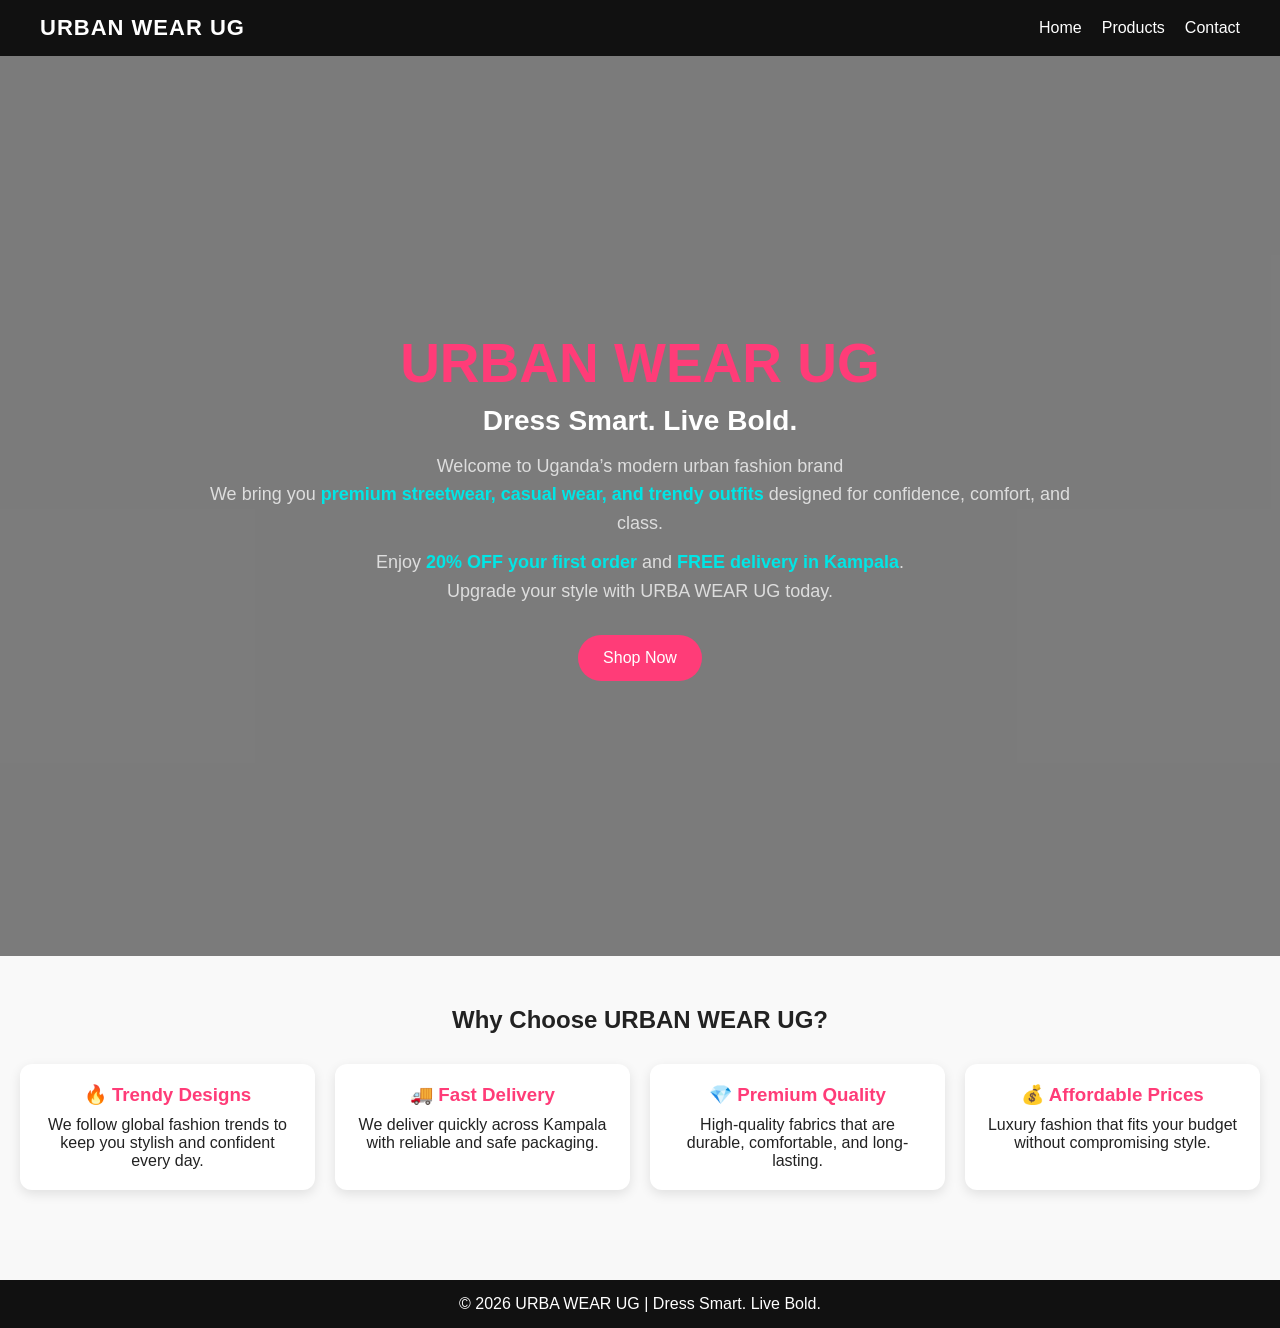
==== index.html @ 2a035042 "Add files via upload" ====
<!DOCTYPE html>
<html lang="en">
<head>
    <meta charset="UTF-8">
    <title>URBAN WEAR UG - Home</title>
    <link rel="stylesheet" href="style.css">

    <style>
        /* HERO BACKGROUND FULL PAGE */
        .hero {
            height: 100vh;
            background: url('images/fash2.jpg') center/cover no-repeat;
            position: relative;
            display: flex;
            align-items: center;
            justify-content: center;
            padding: 20px;
        }

        /* DARK OVERLAY FOR READABILITY */
        .hero::before {
            content: "";
            position: absolute;
            top:0;
            left:0;
            width:100%;
            height:100%;
            background:;
        }

        /* CONTENT BOX */
        .hero-content {
            position: relative;
            z-index: 2;
            text-align: center;
            max-width: 900px;
            color: #fff;
            animation: fadeIn 1.2s ease-in-out;
        }

        /* ANIMATION */
        @keyframes fadeIn {
            from {opacity: 0; transform: translateY(20px);}
            to {opacity: 1; transform: translateY(0);}
        }

        .hero h1 {
            font-size: 55px;
            color: #ff3c78;
            margin-bottom: 10px;
        }

        .hero h2 {
            font-size: 28px;
            margin-bottom: 15px;
            color: #ffffff;
        }

        .hero p {
            font-size: 18px;
            line-height: 1.6;
            color: #ddd;
        }

        .highlight {
            color: #00e6e6;
            font-weight: bold;
        }

        .btn {
            margin-top: 20px;
            padding: 14px 25px;
            background: #ff3c78;
            border: none;
            color: white;
            font-size: 16px;
            border-radius: 30px;
            cursor: pointer;
            transition: 0.3s;
        }

        .btn:hover {
            background: #00e6e6;
            color: #111;
        }

        /* INFO SECTION */
        .info-section {
            background: #f9f9f9;
            padding: 50px 20px;
            text-align: center;
        }

        .info-boxes {
            display: grid;
            grid-template-columns: repeat(auto-fit, minmax(250px, 1fr));
            gap: 20px;
            margin-top: 30px;
        }

        .box {
            background: white;
            padding: 20px;
            border-radius: 12px;
            box-shadow: 0 4px 12px rgba(0,0,0,0.1);
        }

        .box h3 {
            color: #ff3c78;
            margin-bottom: 10px;
        }

        footer {
            background: #111;
            color: white;
            text-align: center;
            padding: 15px;
        }
    </style>
</head>

<body>

<!-- NAVBAR -->
<nav>
    <h1>URBAN WEAR UG</h1>
    <ul>
        <li><a href="index.html">Home</a></li>
        <li><a href="products.html">Products</a></li>
        <li><a href="contact.html">Contact</a></li>
    </ul>
</nav>

<!-- HERO SECTION -->
<section class="hero">
    <div class="hero-content">
        <h1>URBAN WEAR UG</h1>
        <h2>Dress Smart. Live Bold.</h2>

        <p>
            Welcome to Uganda’s modern urban fashion brand<br>
            We bring you <span class="highlight">premium streetwear, casual wear, and trendy outfits</span>
            designed for confidence, comfort, and class.
        </p>

        <p>
            Enjoy <span class="highlight">20% OFF your first order</span> and
            <span class="highlight">FREE delivery in Kampala</span>.<br>
            Upgrade your style with URBA WEAR UG today.
        </p>

        <button class="btn" onclick="location.href='products.html'">
            Shop Now
        </button>
    </div>
</section>

<!-- INFO SECTION -->
<section class="info-section">
    <h2>Why Choose URBAN WEAR UG?</h2>

    <div class="info-boxes">

        <div class="box">
            <h3>🔥 Trendy Designs</h3>
            <p>We follow global fashion trends to keep you stylish and confident every day.</p>
        </div>

        <div class="box">
            <h3>🚚 Fast Delivery</h3>
            <p>We deliver quickly across Kampala with reliable and safe packaging.</p>
        </div>

        <div class="box">
            <h3>💎 Premium Quality</h3>
            <p>High-quality fabrics that are durable, comfortable, and long-lasting.</p>
        </div>

        <div class="box">
            <h3>💰 Affordable Prices</h3>
            <p>Luxury fashion that fits your budget without compromising style.</p>
        </div>

    </div>
</section>

<!-- FOOTER -->
<footer>
    <p>&copy; 2026 URBA WEAR UG | Dress Smart. Live Bold.</p>
</footer>

</body>
</html>
---- style.css ----
/* GLOBAL STYLES */
* {
    margin: 0;
    padding: 0;
    box-sizing: border-box;
    font-family: 'Segoe UI', Tahoma, Geneva, Verdana, sans-serif;
}

body {
    background-color: #f8f8f8;
    color: #222;
}

/* NAVBAR */
nav {
    background: #111;
    padding: 15px 40px;
    display: flex;
    justify-content: space-between;
    align-items: center;
}

nav h1 {
    color: #fff;
    font-size: 22px;
    letter-spacing: 1px;
}

nav ul {
    list-style: none;
    display: flex;
    gap: 20px;
}

nav ul li a {
    color: white;
    text-decoration: none;
    transition: 0.3s;
}

nav ul li a:hover {
    color: #ff3c78;
}

/* HERO */
.hero {
    height: 90vh;
    background: url('https://images.unsplash.com/photo-1521334884684-d80222895322') center/cover no-repeat;
    display: flex;
    align-items: center;
    justify-content: center;
    text-align: center;
    color: white;
    position: relative;
}

.hero::after {
    content: "";
    position: absolute;
    top:0;
    left:0;
    width:100%;
    height:100%;
    background: rgba(0,0,0,0.5);
}

.hero-content {
    position: relative;
    z-index: 2;
}

.hero h2 {
    font-size: 50px;
}

.hero p {
    font-size: 20px;
    margin: 10px 0;
}

.btn {
    background: #ff3c78;
    color: white;
    padding: 12px 20px;
    border: none;
    cursor: pointer;
    margin-top: 10px;
    border-radius: 5px;
}

/* PRODUCTS */
.products {
    padding: 40px;
    text-align: center;
}

.product-grid {
    display: grid;
    grid-template-columns: repeat(auto-fit, minmax(220px, 1fr));
    gap: 20px;
    margin-top: 20px;
}

.product {
    background: white;
    padding: 10px;
    border-radius: 10px;
    box-shadow: 0 3px 10px rgba(0,0,0,0.1);
}

.product img {
    width: 100%;
    height: 250px;
    object-fit: cover;
    border-radius: 10px;
}

.product h3 {
    margin: 10px 0;
}

.product button {
    background: #111;
    color: white;
    padding: 8px;
    border: none;
    width: 100%;
    cursor: pointer;
}

/* CONTACT */
.contact {
    padding: 40px;
    max-width: 600px;
    margin: auto;
}

.contact input, .contact textarea {
    width: 100%;
    padding: 10px;
    margin: 10px 0;
}

.contact button {
    background: #ff3c78;
    color: white;
    padding: 10px;
    border: none;
    width: 100%;
}

/* FOOTER */
footer {
    text-align: center;
    padding: 20px;
    background: #111;
    color: white;
    margin-top: 40px;
}
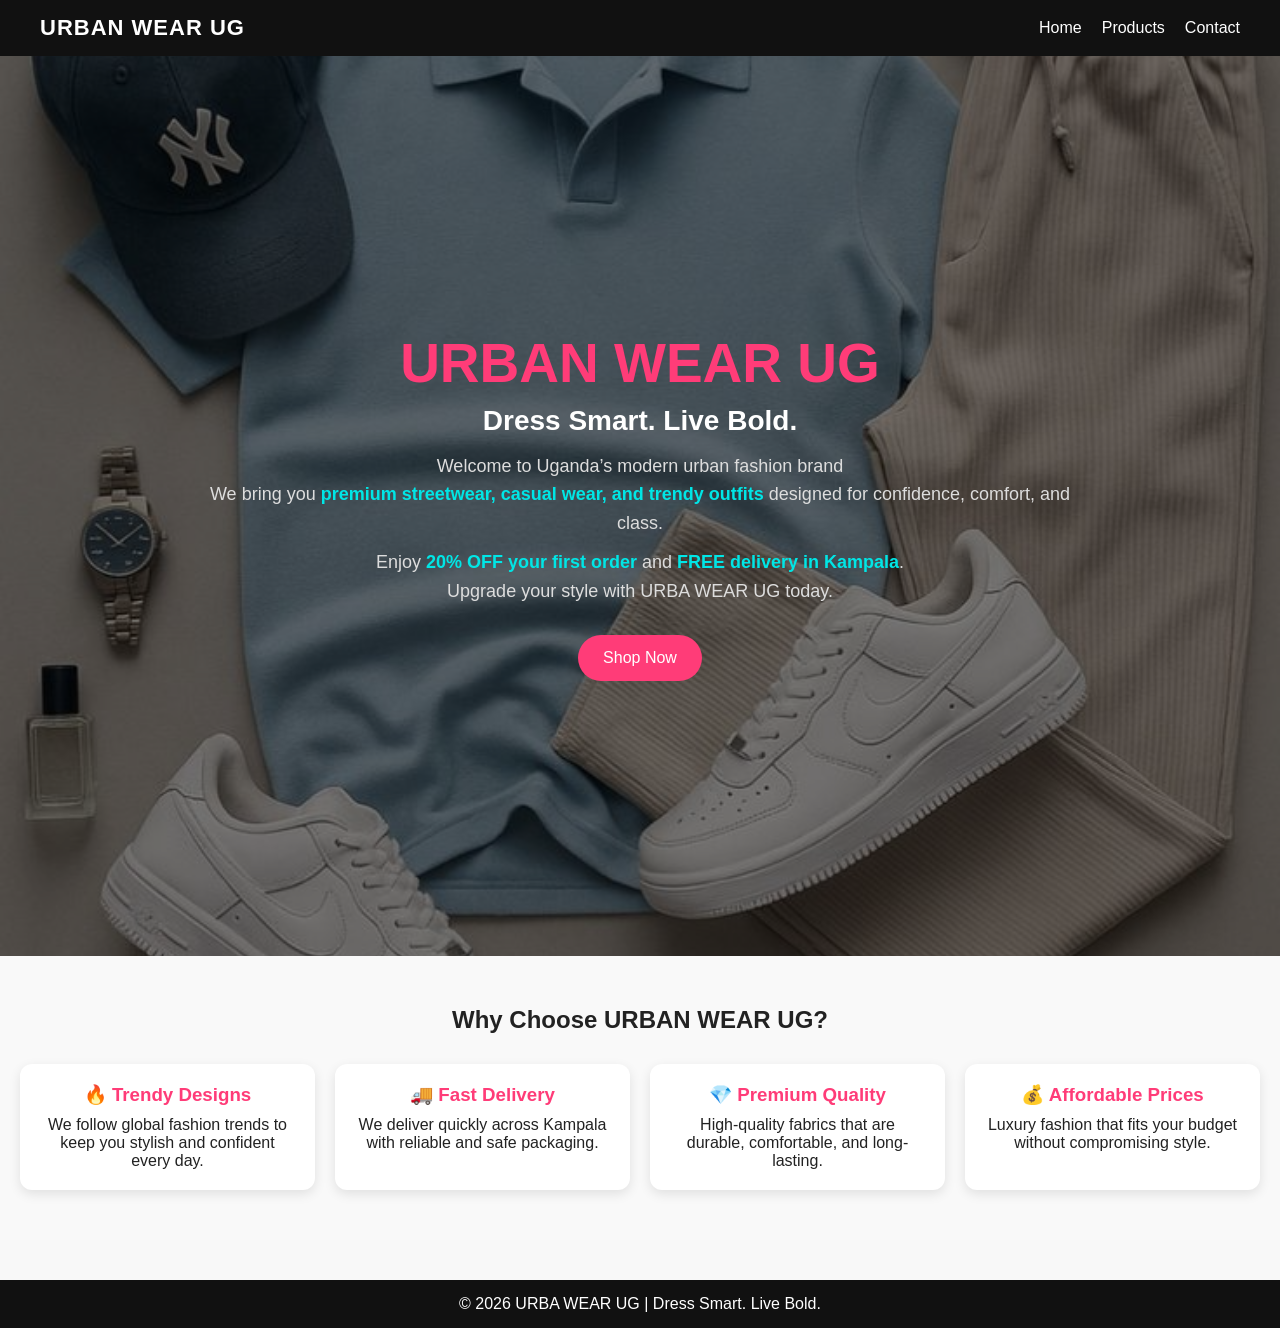
==== commit c87c434d: "Update index.html" ====
--- a/index.html
+++ b/index.html
@@ -9,7 +9,7 @@
         /* HERO BACKGROUND FULL PAGE */
         .hero {
             height: 100vh;
-            background: url('images/fash2.jpg') center/cover no-repeat;
+            background: url('fash2.jpg') center/cover no-repeat;
             position: relative;
             display: flex;
             align-items: center;
@@ -190,4 +190,4 @@
 </footer>
 
 </body>
-</html>+</html>
